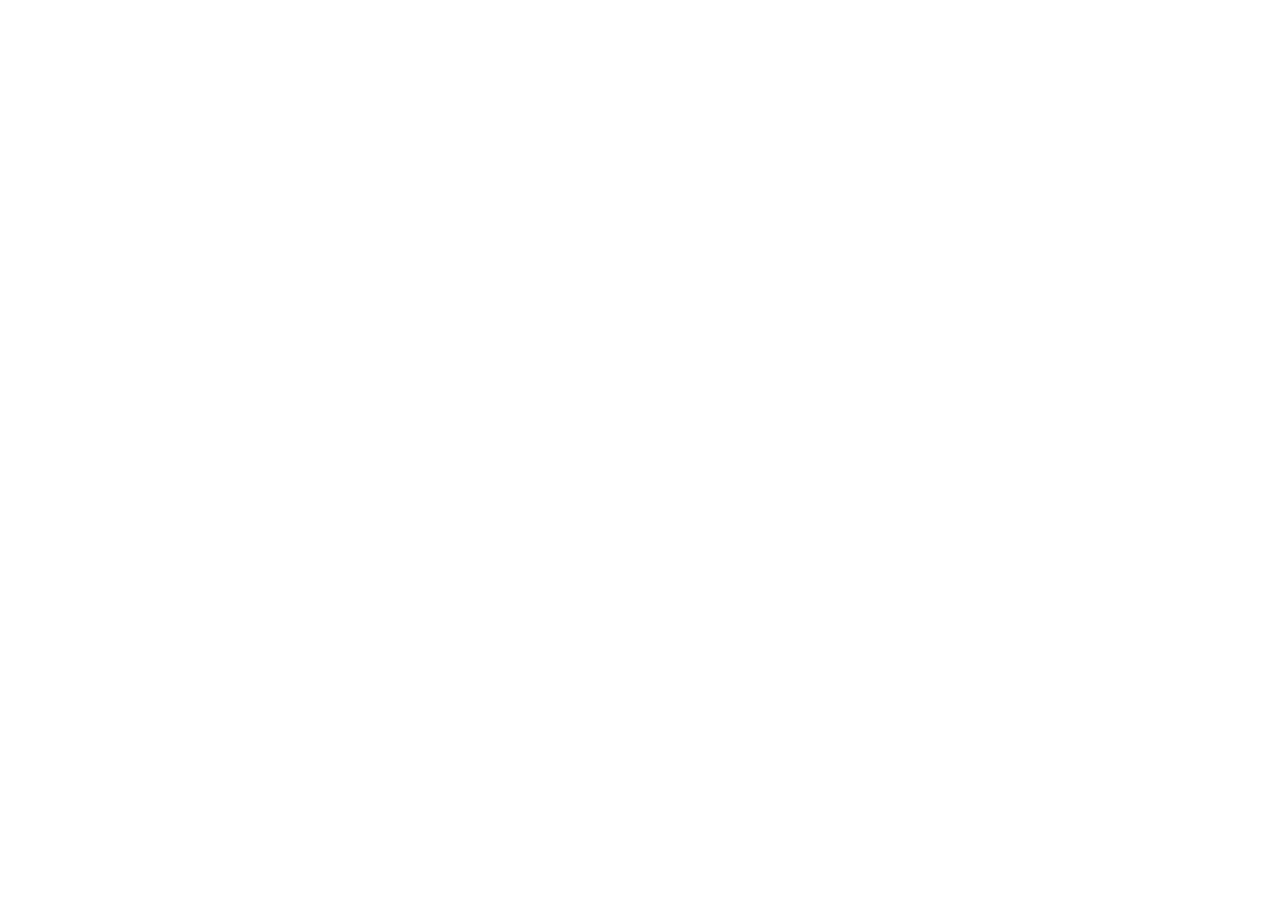
==== hvordan.html @ 1b13ec9f "fully finished hjem, added some comments" ====
<!DOCTYPE html>
<html lang="en">
<head>
    <meta charset="UTF-8">
    <meta name="viewport" content="width=device-width, initial-scale=1.0">
    <title>Hvordan - TusindSikkerhed</title>
</head>
<body>
    
</body>
</html>
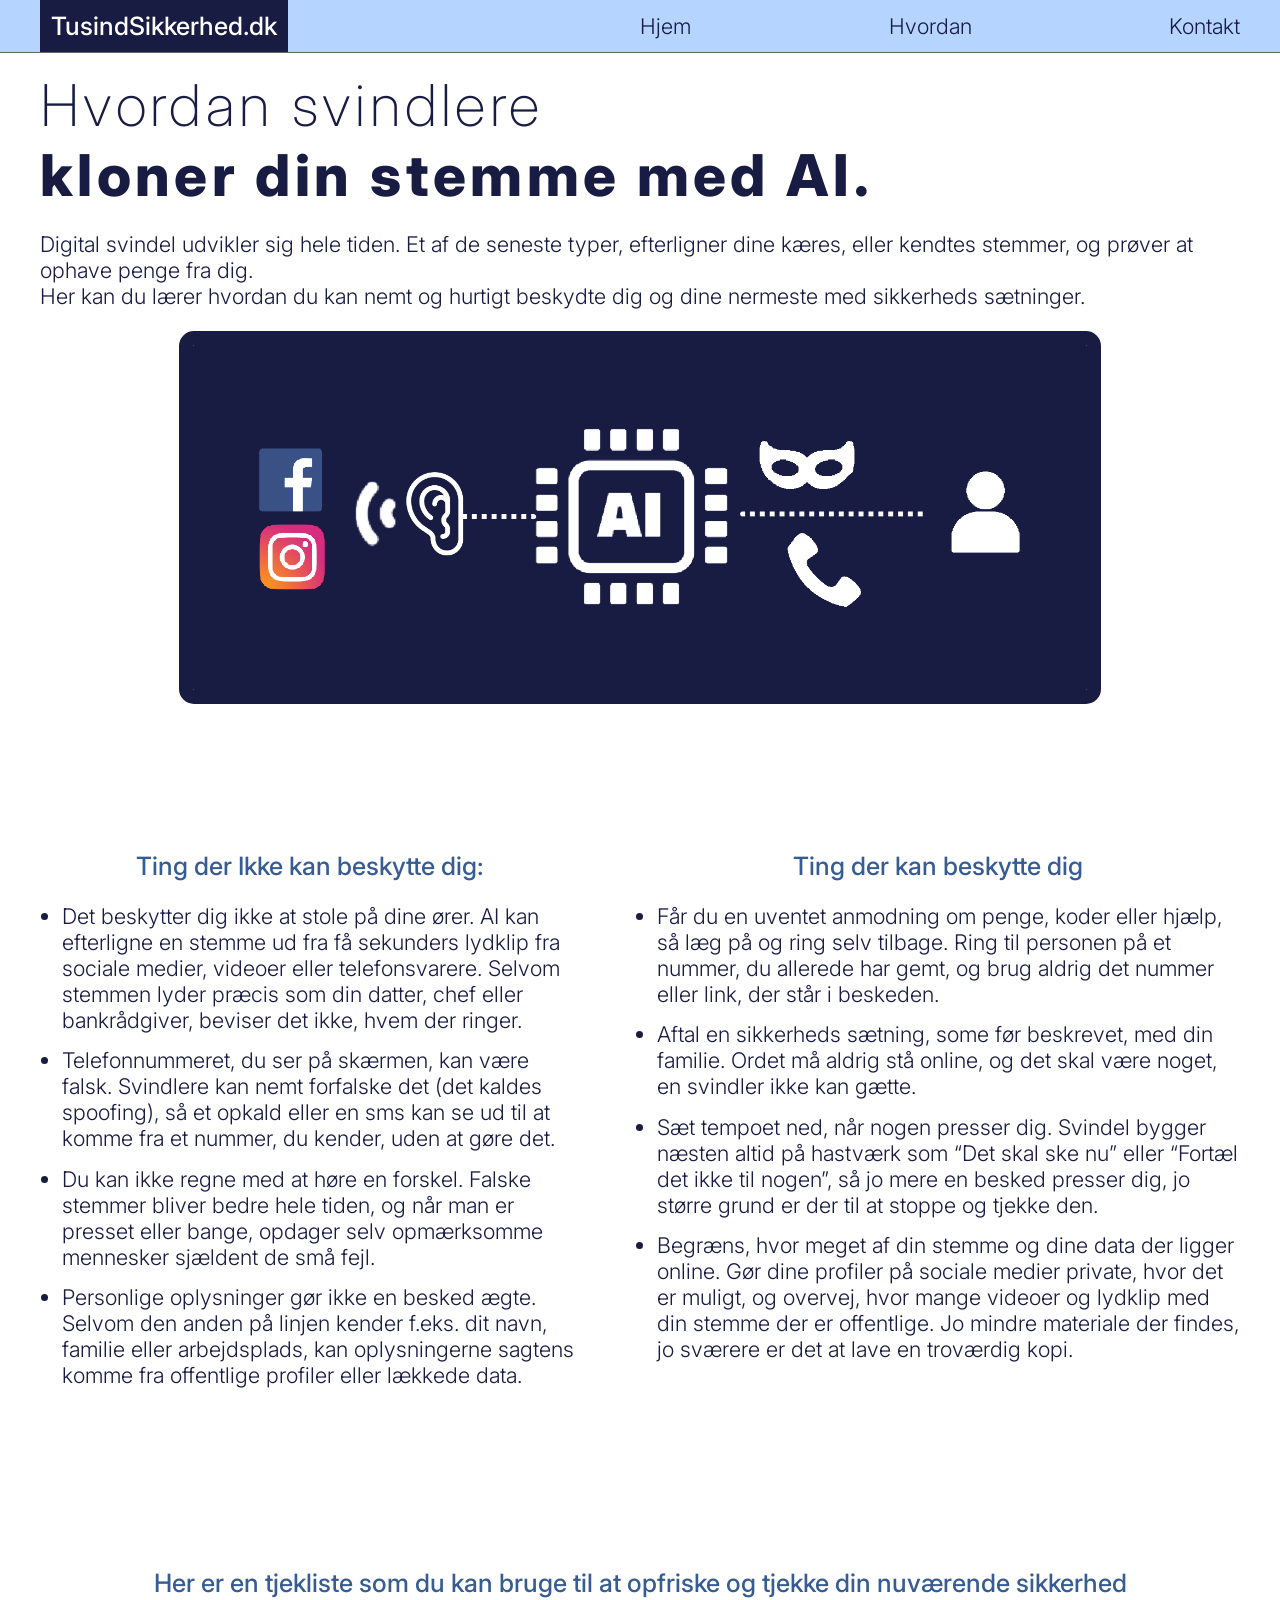
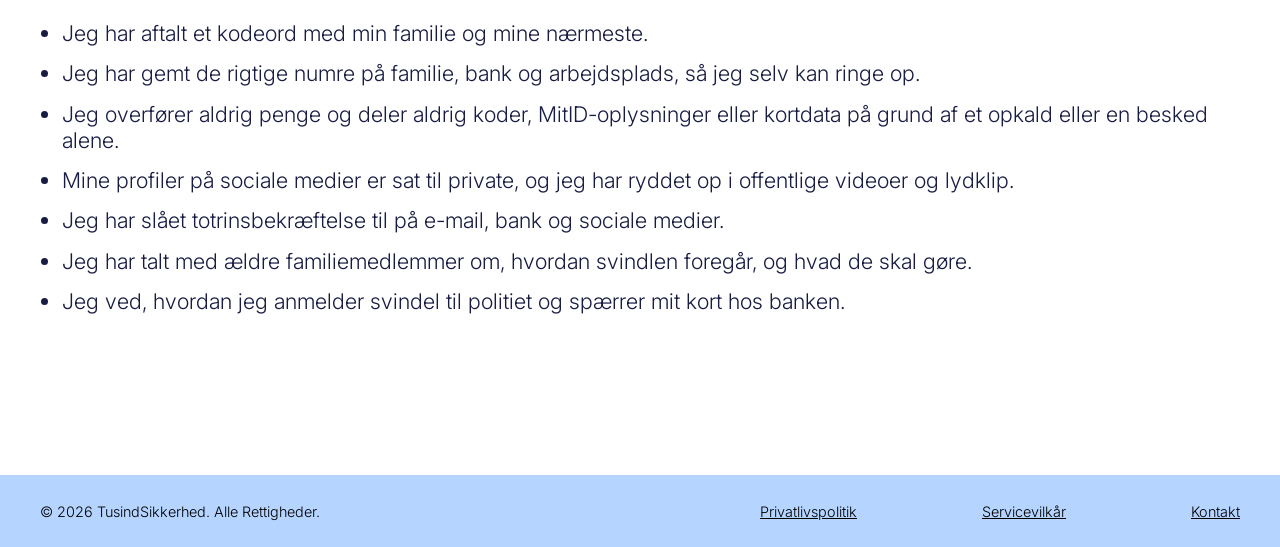
==== commit 345d2122: "updated kontakt, hvordan page, og css" ====
--- a/hvordan.html
+++ b/hvordan.html
@@ -1,11 +1,119 @@
 <!DOCTYPE html>
-<html lang="en">
+<html lang="da">
 <head>
     <meta charset="UTF-8">
     <meta name="viewport" content="width=device-width, initial-scale=1.0">
+    
+    <link rel="stylesheet" href="css/global_style.css">
+    
+    <link rel="icon" href="/images/Icon.png">
     <title>Hvordan - TusindSikkerhed</title>
 </head>
-<body>
+<body> 
+
+    <!--Header-->
+    <header>
+        <div>
+            <a href="index.html" class="logo">TusindSikkerhed.dk</a>
+        </div>
+
+        <nav>
+            <a href="index.html">Hjem</a>
+            <a href="hvordan.html">Hvordan</a>
+            <a href="kontakt.html">Kontakt</a>
+        </nav>
+    </header>
     
+
+
+
+
+    <!--Main-->
+    <main>
+        <section class="subcontainer">
+            <div>
+                <h1>
+                    <span>Hvordan svindlere</span>
+                    <span class="bold">kloner din stemme med AI.</span>
+                </h1>
+            </div>
+
+            <div>
+                <p>
+                    Digital svindel udvikler sig hele tiden. Et af de seneste typer, efterligner dine kæres, eller kendtes stemmer, og prøver at ophave penge fra dig.<br/>
+                    Her kan du lærer hvordan du kan nemt og hurtigt beskydte dig og dine nermeste med sikkerheds sætninger.
+                </p>
+            </div>  
+            
+            <center>
+                <img src="images/processexample.png" alt="
+                Diagram: Svindlere henter stemmeklip fra Facebook og Instagram, en AI kopierer stemmen, og svindleren ringer til offeret forklædt som en du kender.
+                ">
+            </center>
+        </section>
+
+        
+       <section class="subcontainer">
+            <div class="doublecontainer" >
+                <div>
+                    <center>
+                        <h2 class="blue">Ting der Ikke kan beskytte dig:</h2>
+                    </center>
+                    <ul class="pointlist">
+                        <li>Det beskytter dig ikke at stole på dine ører. AI kan efterligne en stemme ud fra få sekunders lydklip fra sociale medier, videoer eller telefonsvarere. Selvom stemmen lyder præcis som din datter, chef eller bankrådgiver, beviser det ikke, hvem der ringer.</li>
+                        <li>Telefonnummeret, du ser på skærmen, kan være falsk. Svindlere kan nemt forfalske det (det kaldes spoofing), så et opkald eller en sms kan se ud til at komme fra et nummer, du kender, uden at gøre det.</li>
+                        <li>Du kan ikke regne med at høre en forskel. Falske stemmer bliver bedre hele tiden, og når man er presset eller bange, opdager selv opmærksomme mennesker sjældent de små fejl.</li>
+                        <li>Personlige oplysninger gør ikke en besked ægte. Selvom den anden på linjen kender f.eks. dit navn, familie eller arbejdsplads, kan oplysningerne sagtens komme fra offentlige profiler eller lækkede data.</li>
+                    </ul>
+                </div>
+                <div>
+                    <center>
+                        <h2 class="blue">Ting der kan beskytte dig</h2>
+                    </center>
+                    <ul class="pointlist">
+                        <li>Får du en uventet anmodning om penge, koder eller hjælp, så læg på og ring selv tilbage. Ring til personen på et nummer, du allerede har gemt, og brug aldrig det nummer eller link, der står i beskeden.</li>
+                        <li>Aftal en sikkerheds sætning, some før beskrevet, med din familie. Ordet må aldrig stå online, og det skal være noget, en svindler ikke kan gætte.</li>
+                        <li>Sæt tempoet ned, når nogen presser dig. Svindel bygger næsten altid på hastværk som “Det skal ske nu” eller “Fortæl det ikke til nogen”, så jo mere en besked presser dig, jo større grund er der til at stoppe og tjekke den.</li>
+                        <li>Begræns, hvor meget af din stemme og dine data der ligger online. Gør dine profiler på sociale medier private, hvor det er muligt, og overvej, hvor mange videoer og lydklip med din stemme der er offentlige. Jo mindre materiale der findes, jo sværere er det at lave en troværdig kopi.</li>
+                    </ul>
+                </div>
+            </div>
+        </section>
+
+        <section class="subcontainer">
+            <div>
+                <center>
+                    <h2 class="blue"> Her er en tjekliste som du kan bruge til at opfriske og tjekke din nuværende sikkerhed</h2>
+                </center>
+                
+                <ul class="pointlist">
+                    <li>Jeg har aftalt et kodeord med min familie og mine nærmeste.</li>
+                    <li>Jeg har gemt de rigtige numre på familie, bank og arbejdsplads, så jeg selv kan ringe op.</li>
+                    <li>Jeg overfører aldrig penge og deler aldrig koder, MitID-oplysninger eller kortdata på grund af  et opkald eller en besked alene.</li>
+                    <li>Mine profiler på sociale medier er sat til private, og jeg har ryddet op i offentlige videoer og lydklip.</li>
+                    <li>Jeg har slået totrinsbekræftelse til på e-mail, bank og sociale medier.</li>
+                    <li>Jeg har talt med ældre familiemedlemmer om, hvordan svindlen foregår, og hvad de skal gøre.</li>
+                    <li>Jeg ved, hvordan jeg anmelder svindel til politiet og spærrer mit kort hos banken.</li>
+                </ul>
+            </div>
+        </section>
+    </main>
+
+
+    
+
+
+    <!--Footer-->
+    <footer>
+        <div>
+            <a>© 2026 TusindSikkerhed. Alle Rettigheder.</a>
+        </div>
+        
+        <nav>
+            <a href="privacypolicy.html">Privatlivspolitik</a>
+            <a href="termsofservice.html">Servicevilkår</a>
+            <a href="kontakt.html">Kontakt</a>
+        </nav>
+    </footer>
 </body>
 </html>
--- a/css/global_style.css
+++ b/css/global_style.css
@@ -0,0 +1,355 @@
+/*Import af Inter fonten fra Google siden basic HTML ikke inkludere den*/
+@import url('https://fonts.googleapis.com/css2?family=Inter:ital,opsz,wght@0,14..32,100..900;1,14..32,100..900&display=swap');
+
+
+/* 
+Root variabler. Holder numre og favere der bliver brugt af flere forskellige klasser.
+*/
+:root{
+    --SideGap: 1200px; /*pixel størelse so */
+    --DoubleSectionMaxSize: 800px;
+
+    --DarkBlue: #181C43;
+    --MediumBlue: #365C93;
+    --Background1: #b5d4ff;
+    --Background2: #ffffff; /*body background farve*/
+}
+
+
+/* 
+Endre den root rem størelse for font sizen, så det effekter af alt text på siden efter skærm-størelsen.
+Går fra 16px (rem defaulten) til 12px ved mindre skærmstørelser
+*/
+html {
+    font-size: clamp(0.5rem, 0.5rem + 0.5vw, 1rem);
+}
+
+* {
+    margin: 0;
+    color: rgb(255, 255, 255);
+    font-family: "Inter", sans-serif;
+    font-weight: 300;
+    box-sizing: border-box;
+
+}
+
+/*
+Bodiens children er anlagt i et vertical grid.
+Hjælper med at holde footer og headeren fast til bunden og toppen af skærmen
+*/
+body {
+  display: grid;
+  background-color: var(--Background2);
+  grid-template-rows: auto 1fr auto;
+  grid-template-columns: minmax(0, 1fr);
+  min-height: 100vh; 
+  margin: 0;
+}
+
+
+
+/* 
+Tekst klasser for headers & p
+
+.bold og .blue f.eks. bliver brugt til spcefikke variationer af de allerede eksisterne tekst klasser
+*/
+
+h1 {
+    color: var(--DarkBlue);
+    font-size: 4rem;
+    
+    font-weight: 200;
+    letter-spacing: 0.3rem;
+
+}
+
+/*span til når h1 skal stå på flere linjer, kopier enskaberne fra h1*/
+h1 span {
+    display: block;
+    color: inherit;
+    font-weight: inherit;
+    letter-spacing: inherit;
+}
+
+h1 span.bold {
+    font-weight: 800;
+}
+
+h2 {
+    color: var(--DarkBlue);
+    font-size: 1.75rem;
+
+    font-weight: 500;
+    letter-spacing: 0;
+}
+
+h2.bold {
+    font-weight: 800;
+}
+
+h2 a.bold {
+    display: block;
+    font-weight: 800;
+    color: var(--DarkBlue);
+}
+
+h2.blue {
+    color: var(--MediumBlue);
+}
+
+h4 {
+    font-size: 1.5rem;
+
+    font-weight: 500;
+    letter-spacing: 0;
+}
+
+
+p {
+    color: var(--DarkBlue);
+    font-size: 1.5rem;
+    font-weight: 300;
+}
+
+p.big {
+    font-size: 1.75rem;
+    font-weight: 500;
+    letter-spacing: 0;
+}
+/* links inde i tekst (f.eks. email og tlf på kontakt siden) */
+p a {
+    color: var(--DarkBlue);
+    font-weight: inherit;
+}
+
+
+
+
+img {
+  border: 1rem solid var(--DarkBlue);
+  border-radius: 15px;
+  box-sizing: border-box;
+  width: 64rem;
+  max-width: 100%;
+}
+
+
+
+
+
+
+/* --------Header & Footer------*/
+header {
+    background-color: var(--Background1);
+    border-bottom: 1px solid #676767;
+    display: flex;
+    justify-content: space-between;
+    align-items: stretch;
+    flex-wrap: wrap;
+    gap: 0 2rem; 
+    padding: 0 max(1rem, (100% - var(--SideGap)) / 2);
+}
+
+
+/*højre side a header, logo*/
+header > :first-child {
+    background-color: var(--DarkBlue);
+    display: flex;
+    align-items: center;
+    align-content: left;
+    padding: 0.75rem;
+}
+/* sidens navn i headeren, linker til forsiden */
+.logo {
+    color: white;
+    font-size: 1.75rem;
+    font-weight: 500;
+    text-decoration: none;
+}
+
+/*venstre side a header, nav bar*/
+header > :last-child {
+    display: flex;
+    align-items: center;
+    justify-content: space-between;
+    flex: 0 1 50%;  
+    gap: 1.5rem;       
+}
+header > :last-child a {
+    font-size: 1.5rem;
+    color: var(--DarkBlue);
+    text-decoration: none;
+}
+header > :last-child a:hover {
+    text-decoration: underline;
+}
+
+
+
+footer {
+    background-color: var(--Background1);
+    /*border-top: 1px solid #676767;*/
+    display: flex;
+    height: 5rem;
+    justify-content: space-between;
+    align-items: center;         
+    padding: 0 max(1rem, (100% - var(--SideGap)) / 2);
+}
+
+footer > :last-child {
+    display: flex;
+    align-items: center;
+    justify-content: space-between;
+    flex: 0 1 40%;  
+    gap: 1.5rem;       
+}
+
+footer a {
+    color: black;
+}
+
+
+
+/*--------Basic containers og lister------*/
+
+ /*teknisk set en global klasse men den interagere kun med de nestående klasser*/
+main { 
+    width: min(100% - 1rem, var(--SideGap));
+    margin: 1.2rem auto;
+}
+
+/*subcontainer, bruges til at opdele sektioner*/
+.subcontainer { 
+    margin-bottom: 10rem;
+    flex: 1;
+}
+
+.subcontainer div {
+    margin-bottom: 1.5rem;
+}
+
+.subcontainer.center {
+    display: flex;
+    flex-direction: column;
+    align-items: center;
+    justify-content: center;
+    text-align: center;
+}
+
+.subcontainer.center div {
+    display: flex;
+    flex-direction: column;
+    align-items: center;
+}
+
+
+/*doublecontainer, bruges til a display elementer i 2 kolonner*/
+.doublecontainer {
+    display: flex;
+    justify-content: space-between;
+    align-items: stretch;
+    gap: 4rem;
+}
+
+@media (max-width: 700px) {
+    .doublecontainer {
+        flex-direction: column;
+        align-items: center;
+        gap: 2rem;
+    }
+
+    .doublecontainer img {
+        width: 32rem;
+        max-width: 100%;
+    }
+
+    .doublecontainer.reverse {
+        flex-direction: column-reverse;
+    }
+}
+
+.pointlist {
+    margin-top: 1.5rem;
+    padding-left: 1.5rem;
+}
+
+.pointlist li {
+    color: var(--DarkBlue);
+    font-size: 1.5rem;
+    margin-bottom: 1rem;
+}
+
+
+
+
+/*-------kontakt formular-------*/
+
+.kontaktform {
+    background-color: var(--DarkBlue);
+    display: flex;
+    flex-direction: column;
+    padding: 2cap;
+    gap: 1rem;
+    width: min(55rem, 100%);
+    border-radius: 15px;
+}
+.kontaktform fieldset {
+    display: flex;
+    flex-direction: column;
+    align-items: stretch;
+    text-align: left;
+
+    border: none;
+    padding: 0; 
+    margin: 0
+}
+
+.kontaktform label {
+    font-size: 1.5rem;
+    font-weight: 500;
+    padding: .5rem;
+}
+
+.kontaktform button {
+    font-size: 1.5rem;
+    font-weight: 400;
+    color: black;
+    background-color: var(--Background2);
+    width: 6rem;
+    margin-left: .75rem; 
+    margin-bottom: .75rem;
+    border-radius: 0;
+    border: none;
+}
+.kontaktform button:hover {
+    background-color: var(--Background1);
+}
+.kontaktform button:active {
+    background-color: var(--MediumBlue);
+}
+
+.userinfo {
+    font-size: 1.5rem;
+    min-width: 35%;
+    margin-left: .75rem; 
+    color: black;
+    border-radius: 0;
+    border: none;
+}
+
+.message {
+    font-size: 1.5rem;
+    width: 100%;
+    display: block;
+    margin-top: .75rem; 
+    min-height: 15rem;
+
+    resize: vertical;
+    overflow: hidden;
+    
+    color: black;
+    
+    border-radius: 0;
+    border: none;
+}
+
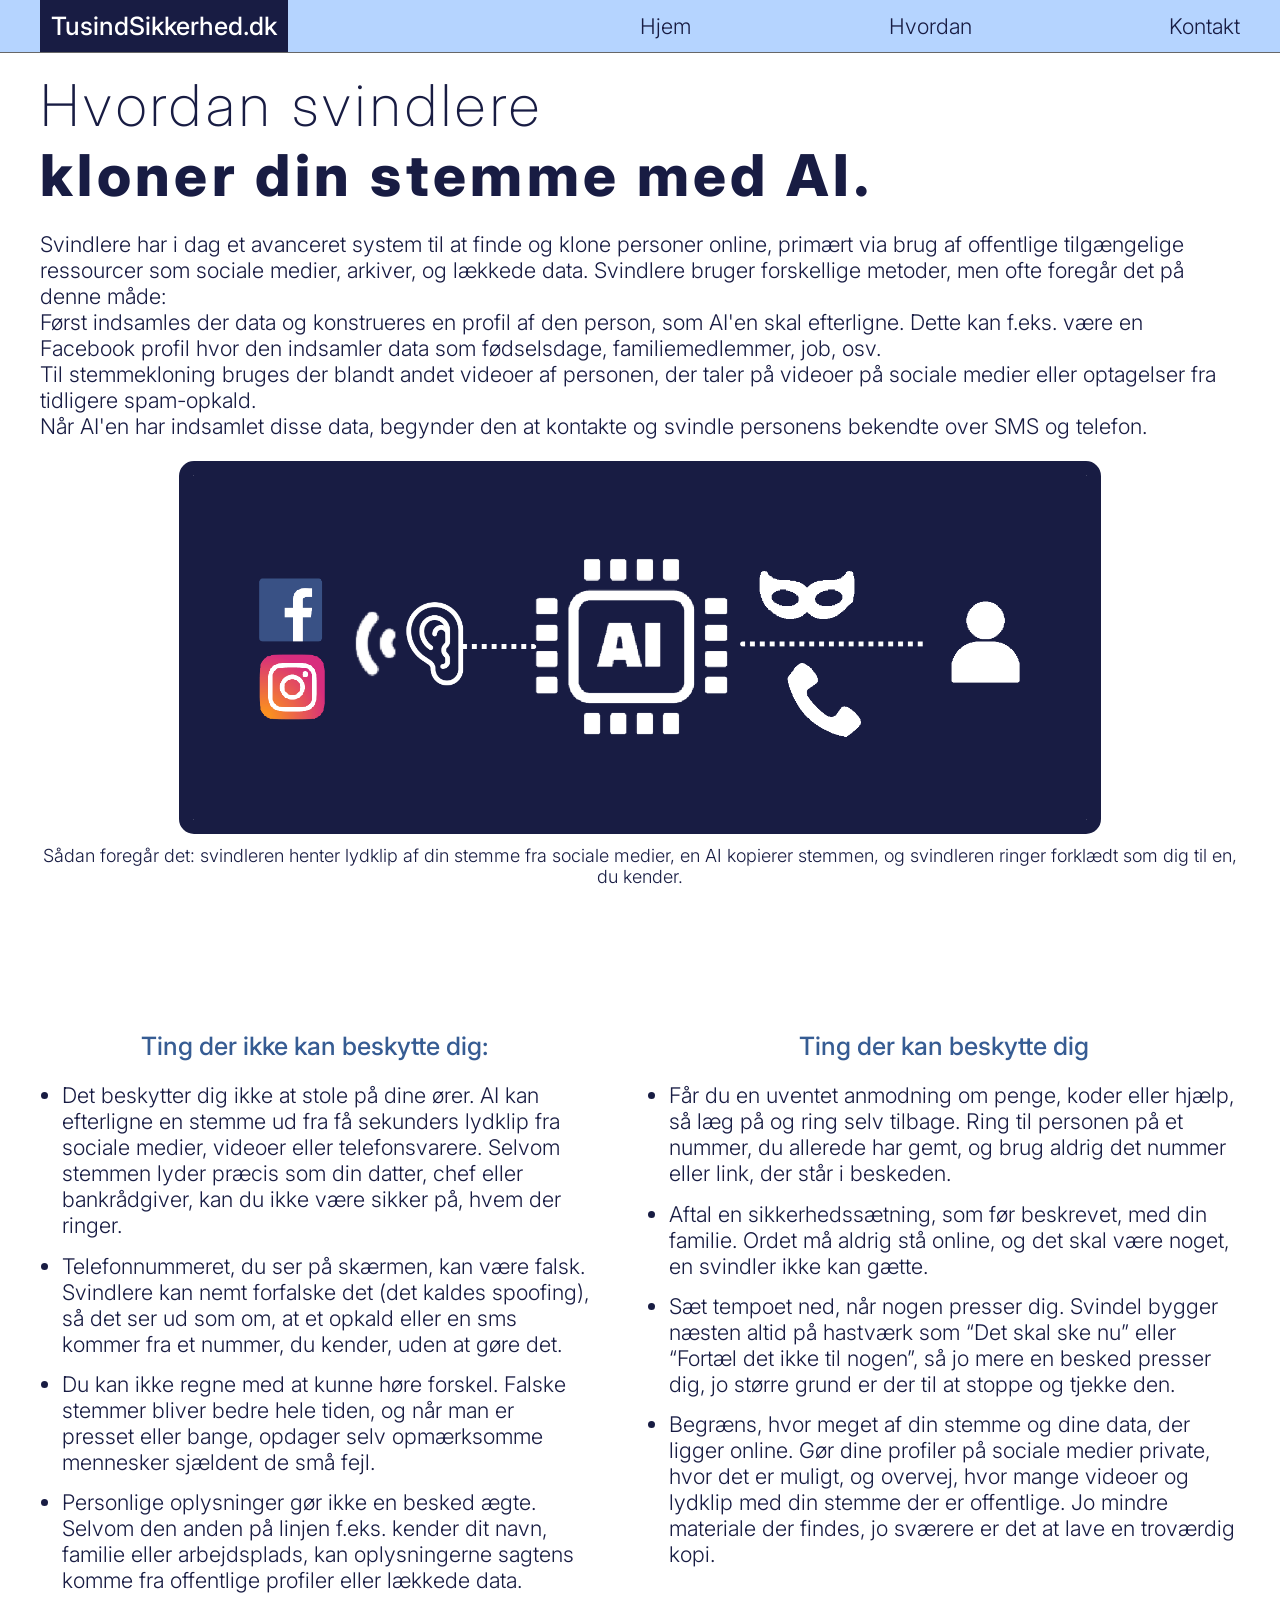
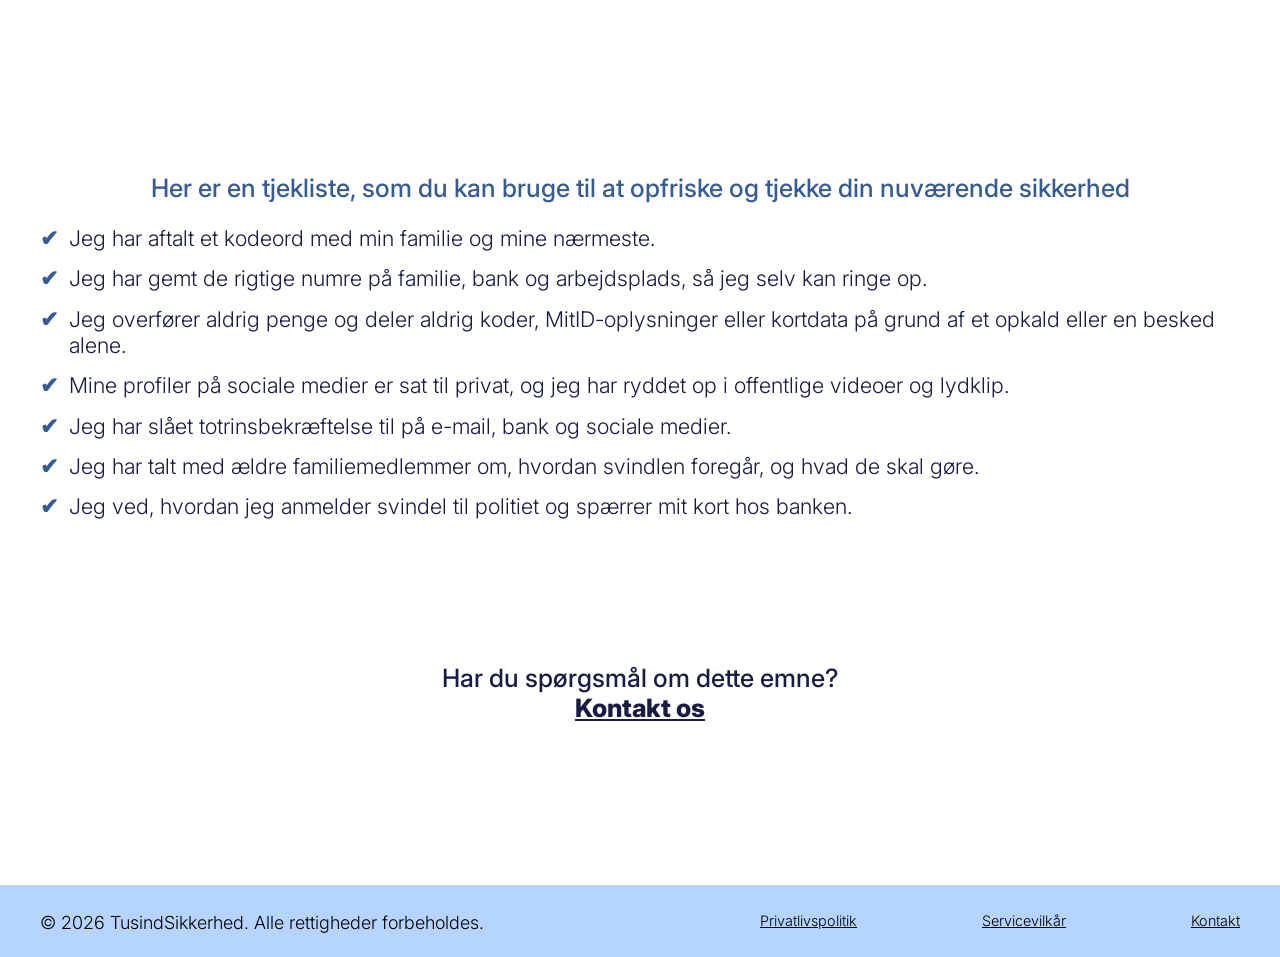
==== commit 9befae8b: "added comments and spell checking" ====
--- a/hvordan.html
+++ b/hvordan.html
@@ -6,6 +6,7 @@
     
     <link rel="stylesheet" href="css/global_style.css">
     
+    <!--icon til taskbaren af websiten-->
     <link rel="icon" href="/images/Icon.png">
     <title>Hvordan - TusindSikkerhed</title>
 </head>
@@ -17,7 +18,7 @@
             <a href="index.html" class="logo">TusindSikkerhed.dk</a>
         </div>
 
-        <nav>
+        <nav aria-label="Hovedmenu">
             <a href="index.html">Hjem</a>
             <a href="hvordan.html">Hvordan</a>
             <a href="kontakt.html">Kontakt</a>
@@ -30,6 +31,8 @@
 
     <!--Main-->
     <main>
+
+        <!--titel/intro sektion -->
         <section class="subcontainer">
             <div>
                 <h1>
@@ -40,63 +43,84 @@
 
             <div>
                 <p>
-                    Digital svindel udvikler sig hele tiden. Et af de seneste typer, efterligner dine kæres, eller kendtes stemmer, og prøver at ophave penge fra dig.<br/>
-                    Her kan du lærer hvordan du kan nemt og hurtigt beskydte dig og dine nermeste med sikkerheds sætninger.
+                    Svindlere har i dag et avanceret system til at finde og klone personer online, primært via brug af offentlige tilgængelige ressourcer som sociale medier, arkiver, og lækkede data. 
+                    Svindlere bruger forskellige metoder, men ofte foregår det på denne måde: <br>
+                    Først indsamles der data og konstrueres en profil af den person, som AI'en skal efterligne. Dette kan f.eks. være en Facebook profil hvor den indsamler data som fødselsdage, familiemedlemmer, job, osv.<br>
+                    Til stemmekloning bruges der blandt andet videoer af personen, der taler på videoer på sociale medier eller optagelser fra tidligere spam-opkald.<br>
+                    Når AI'en har indsamlet disse data, begynder den at kontakte og svindle personens bekendte over SMS og telefon.
                 </p>
             </div>  
             
+            <!--billede -->
             <center>
-                <img src="images/processexample.png" alt="
-                Diagram: Svindlere henter stemmeklip fra Facebook og Instagram, en AI kopierer stemmen, og svindleren ringer til offeret forklædt som en du kender.
-                ">
+                <figure>
+                    <img src="images/processexample.png" alt="
+                    Diagram i fire trin: Facebook- og Instagram-ikoner, et øre der lytter, en AI-chip, og til sidst en maske og en telefon, der forbinder til en person.
+                    ">
+                    <figcaption>Sådan foregår det: svindleren henter lydklip af din stemme fra sociale medier, en AI kopierer stemmen, og svindleren ringer forklædt som dig til en, du kender.</figcaption>
+                </figure>
             </center>
         </section>
 
         
        <section class="subcontainer">
             <div class="doublecontainer" >
+                <!--punktliste -->
                 <div>
                     <center>
-                        <h2 class="blue">Ting der Ikke kan beskytte dig:</h2>
+                        <h2 class="blue">Ting der ikke kan beskytte dig:</h2>
                     </center>
                     <ul class="pointlist">
-                        <li>Det beskytter dig ikke at stole på dine ører. AI kan efterligne en stemme ud fra få sekunders lydklip fra sociale medier, videoer eller telefonsvarere. Selvom stemmen lyder præcis som din datter, chef eller bankrådgiver, beviser det ikke, hvem der ringer.</li>
-                        <li>Telefonnummeret, du ser på skærmen, kan være falsk. Svindlere kan nemt forfalske det (det kaldes spoofing), så et opkald eller en sms kan se ud til at komme fra et nummer, du kender, uden at gøre det.</li>
-                        <li>Du kan ikke regne med at høre en forskel. Falske stemmer bliver bedre hele tiden, og når man er presset eller bange, opdager selv opmærksomme mennesker sjældent de små fejl.</li>
-                        <li>Personlige oplysninger gør ikke en besked ægte. Selvom den anden på linjen kender f.eks. dit navn, familie eller arbejdsplads, kan oplysningerne sagtens komme fra offentlige profiler eller lækkede data.</li>
+                        <li>Det beskytter dig ikke at stole på dine ører. AI kan efterligne en stemme ud fra få sekunders lydklip fra sociale medier, videoer eller telefonsvarere. Selvom stemmen lyder præcis som din datter, chef eller bankrådgiver, kan du ikke være sikker på, hvem der ringer.</li>
+                        <li>Telefonnummeret, du ser på skærmen, kan være falsk. Svindlere kan nemt forfalske det (det kaldes spoofing), så det ser ud som om, at et opkald eller en sms kommer fra et nummer, du kender, uden at gøre det.</li>
+                        <li>Du kan ikke regne med at kunne høre forskel. Falske stemmer bliver bedre hele tiden, og når man er presset eller bange, opdager selv opmærksomme mennesker sjældent de små fejl.</li>
+                        <li>Personlige oplysninger gør ikke en besked ægte. Selvom den anden på linjen f.eks. kender dit navn, familie eller arbejdsplads, kan oplysningerne sagtens komme fra offentlige profiler eller lækkede data.</li>
                     </ul>
                 </div>
+                
+                <!--punktliste -->
                 <div>
                     <center>
                         <h2 class="blue">Ting der kan beskytte dig</h2>
                     </center>
                     <ul class="pointlist">
                         <li>Får du en uventet anmodning om penge, koder eller hjælp, så læg på og ring selv tilbage. Ring til personen på et nummer, du allerede har gemt, og brug aldrig det nummer eller link, der står i beskeden.</li>
-                        <li>Aftal en sikkerheds sætning, some før beskrevet, med din familie. Ordet må aldrig stå online, og det skal være noget, en svindler ikke kan gætte.</li>
+                        <li>Aftal en sikkerhedssætning, som før beskrevet, med din familie. Ordet må aldrig stå online, og det skal være noget, en svindler ikke kan gætte.</li>
                         <li>Sæt tempoet ned, når nogen presser dig. Svindel bygger næsten altid på hastværk som “Det skal ske nu” eller “Fortæl det ikke til nogen”, så jo mere en besked presser dig, jo større grund er der til at stoppe og tjekke den.</li>
-                        <li>Begræns, hvor meget af din stemme og dine data der ligger online. Gør dine profiler på sociale medier private, hvor det er muligt, og overvej, hvor mange videoer og lydklip med din stemme der er offentlige. Jo mindre materiale der findes, jo sværere er det at lave en troværdig kopi.</li>
+                        <li>Begræns, hvor meget af din stemme og dine data, der ligger online. Gør dine profiler på sociale medier private, hvor det er muligt, og overvej, hvor mange videoer og lydklip med din stemme der er offentlige. Jo mindre materiale der findes, jo sværere er det at lave en troværdig kopi.</li>
                     </ul>
                 </div>
             </div>
         </section>
 
+        <!--tjekliste -->
         <section class="subcontainer">
             <div>
                 <center>
-                    <h2 class="blue"> Her er en tjekliste som du kan bruge til at opfriske og tjekke din nuværende sikkerhed</h2>
+                    <h2 class="blue"> Her er en tjekliste, som du kan bruge til at opfriske og tjekke din nuværende sikkerhed</h2>
                 </center>
                 
-                <ul class="pointlist">
+                <!-- skifter "li"'s bullet icon ud med et tjek icon, se css' -->
+                <ul class="pointlist checklist"> 
                     <li>Jeg har aftalt et kodeord med min familie og mine nærmeste.</li>
                     <li>Jeg har gemt de rigtige numre på familie, bank og arbejdsplads, så jeg selv kan ringe op.</li>
                     <li>Jeg overfører aldrig penge og deler aldrig koder, MitID-oplysninger eller kortdata på grund af  et opkald eller en besked alene.</li>
-                    <li>Mine profiler på sociale medier er sat til private, og jeg har ryddet op i offentlige videoer og lydklip.</li>
+                    <li>Mine profiler på sociale medier er sat til privat, og jeg har ryddet op i offentlige videoer og lydklip.</li>
                     <li>Jeg har slået totrinsbekræftelse til på e-mail, bank og sociale medier.</li>
                     <li>Jeg har talt med ældre familiemedlemmer om, hvordan svindlen foregår, og hvad de skal gøre.</li>
                     <li>Jeg ved, hvordan jeg anmelder svindel til politiet og spærrer mit kort hos banken.</li>
                 </ul>
             </div>
         </section>
+
+        <!-- hjælp links -->
+        <center>
+            <section class="subcontainer">
+                <div>
+                    <h2>Har du spørgsmål om dette emne? <a class="bold" href="kontakt.html">Kontakt os</a></h2>
+                </div> 
+            </section>
+        </center>
     </main>
 
 
@@ -106,10 +130,10 @@
     <!--Footer-->
     <footer>
         <div>
-            <a>© 2026 TusindSikkerhed. Alle Rettigheder.</a>
+            <p><small>© 2026 TusindSikkerhed. Alle rettigheder forbeholdes.</small></p>
         </div>
         
-        <nav>
+        <nav aria-label="Footer">
             <a href="privacypolicy.html">Privatlivspolitik</a>
             <a href="termsofservice.html">Servicevilkår</a>
             <a href="kontakt.html">Kontakt</a>
--- a/css/global_style.css
+++ b/css/global_style.css
@@ -1,3 +1,5 @@
+/* CTRL+K & CTRL+C, kommentar shortcut */
+
 /*Import af Inter fonten fra Google siden basic HTML ikke inkludere den*/
 @import url('https://fonts.googleapis.com/css2?family=Inter:ital,opsz,wght@0,14..32,100..900;1,14..32,100..900&display=swap');
 
@@ -12,13 +14,15 @@
     --DarkBlue: #181C43;
     --MediumBlue: #365C93;
     --Background1: #b5d4ff;
-    --Background2: #ffffff; /*body background farve*/
+    --Background2: #ffffff; 
 }
 
 
 /* 
 Endre den root rem størelse for font sizen, så det effekter af alt text på siden efter skærm-størelsen.
-Går fra 16px (rem defaulten) til 12px ved mindre skærmstørelser
+Går fra 16px (rem defaulten) til 12px ved mindre skærmstørelse
+
+edit: skiftet til rem for ikke at ændre default font size, required af WCAG
 */
 html {
     font-size: clamp(0.5rem, 0.5rem + 0.5vw, 1rem);
@@ -49,11 +53,10 @@
 
 
 /* 
-Tekst klasser for headers & p
+globale klasser
 
 .bold og .blue f.eks. bliver brugt til spcefikke variationer af de allerede eksisterne tekst klasser
 */
-
 h1 {
     color: var(--DarkBlue);
     font-size: 4rem;
@@ -116,13 +119,11 @@
     font-weight: 500;
     letter-spacing: 0;
 }
-/* links inde i tekst (f.eks. email og tlf på kontakt siden) */
+/* links inde i tekst, f.eks. email og tlf på kontakt siden */
 p a {
     color: var(--DarkBlue);
     font-weight: inherit;
 }
-
-
 
 
 img {
@@ -133,6 +134,16 @@
   max-width: 100%;
 }
 
+/* img figure captions, såden set billede tekst*/
+figure {
+    margin: 0;
+    text-align: center; 
+}
+figcaption {
+    color: var(--DarkBlue);
+    font-size: 1.25rem;
+    margin-top: 0.5rem;
+}
 
 
 
@@ -203,12 +214,12 @@
     flex: 0 1 40%;  
     gap: 1.5rem;       
 }
-
+footer small {
+    color: black;
+}
 footer a {
     color: black;
 }
-
-
 
 /*--------Basic containers og lister------*/
 
@@ -218,32 +229,18 @@
     margin: 1.2rem auto;
 }
 
+
 /*subcontainer, bruges til at opdele sektioner*/
 .subcontainer { 
     margin-bottom: 10rem;
     flex: 1;
 }
-
 .subcontainer div {
     margin-bottom: 1.5rem;
 }
 
-.subcontainer.center {
-    display: flex;
-    flex-direction: column;
-    align-items: center;
-    justify-content: center;
-    text-align: center;
-}
-
-.subcontainer.center div {
-    display: flex;
-    flex-direction: column;
-    align-items: center;
-}
-
-
-/*doublecontainer, bruges til a display elementer i 2 kolonner*/
+
+/*doublecontainer, bruges til a vise elementer i 2 kolonner*/
 .doublecontainer {
     display: flex;
     justify-content: space-between;
@@ -251,6 +248,11 @@
     gap: 4rem;
 }
 
+
+/* 
+Når skærmen kommer under den max-width defineret, så overwriter @media de elementer den indeholder.
+dette gøres så billderene bliver vist under teksten  
+*/
 @media (max-width: 700px) {
     .doublecontainer {
         flex-direction: column;
@@ -258,21 +260,24 @@
         gap: 2rem;
     }
 
+    /* ændre størelsen af billedet siden den tidligere størelse fra de 2 kolonner ikke længre passer */
     .doublecontainer img {
         width: 32rem;
         max-width: 100%;
     }
 
+    /* specefikt til doublecontainere med img definiret først. reverser columnen så billedet bliver nedenunder teksten */
     .doublecontainer.reverse {
         flex-direction: column-reverse;
     }
 }
 
+
+/*punklister*/
 .pointlist {
     margin-top: 1.5rem;
     padding-left: 1.5rem;
 }
-
 .pointlist li {
     color: var(--DarkBlue);
     font-size: 1.5rem;
@@ -280,10 +285,30 @@
 }
 
 
+/*
+    fjener poinlists prikker og sætter et ascii checkmark ikon ind i stædet
+    
+    kunne gøres med ::marker men kan gøre at en skærmlæser, læser alle ✔ ikonerne op (tror jeg).
+    dette giver det samme resultat ligemeget hvad
+ */
+.checklist {
+    list-style: none; /* fjerner prikkerne */
+    padding-left: 0;
+}
+.checklist li { 
+    display: flex;
+    gap: 0.75rem;
+}
+
+.checklist li::before {
+    content: "✔" / "";  /*sætter ikonet, det tomme string efter / får skærmlæsere til at springe det over siden definition er tom*/
+    color: var(--MediumBlue);
+    font-weight: 800;
+}
+
 
 
 /*-------kontakt formular-------*/
-
 .kontaktform {
     background-color: var(--DarkBlue);
     display: flex;
@@ -310,6 +335,8 @@
     padding: .5rem;
 }
 
+
+/* send knap */
 .kontaktform button {
     font-size: 1.5rem;
     font-weight: 400;
@@ -321,10 +348,12 @@
     border-radius: 0;
     border: none;
 }
+/* når musen er over knappen */
 .kontaktform button:hover {
     background-color: var(--Background1);
 }
-.kontaktform button:active {
+/* når kappen trykkes/holdes nede */
+.kontaktform button:active { 
     background-color: var(--MediumBlue);
 }
 
@@ -345,7 +374,6 @@
     min-height: 15rem;
 
     resize: vertical;
-    overflow: hidden;
     
     color: black;
     
